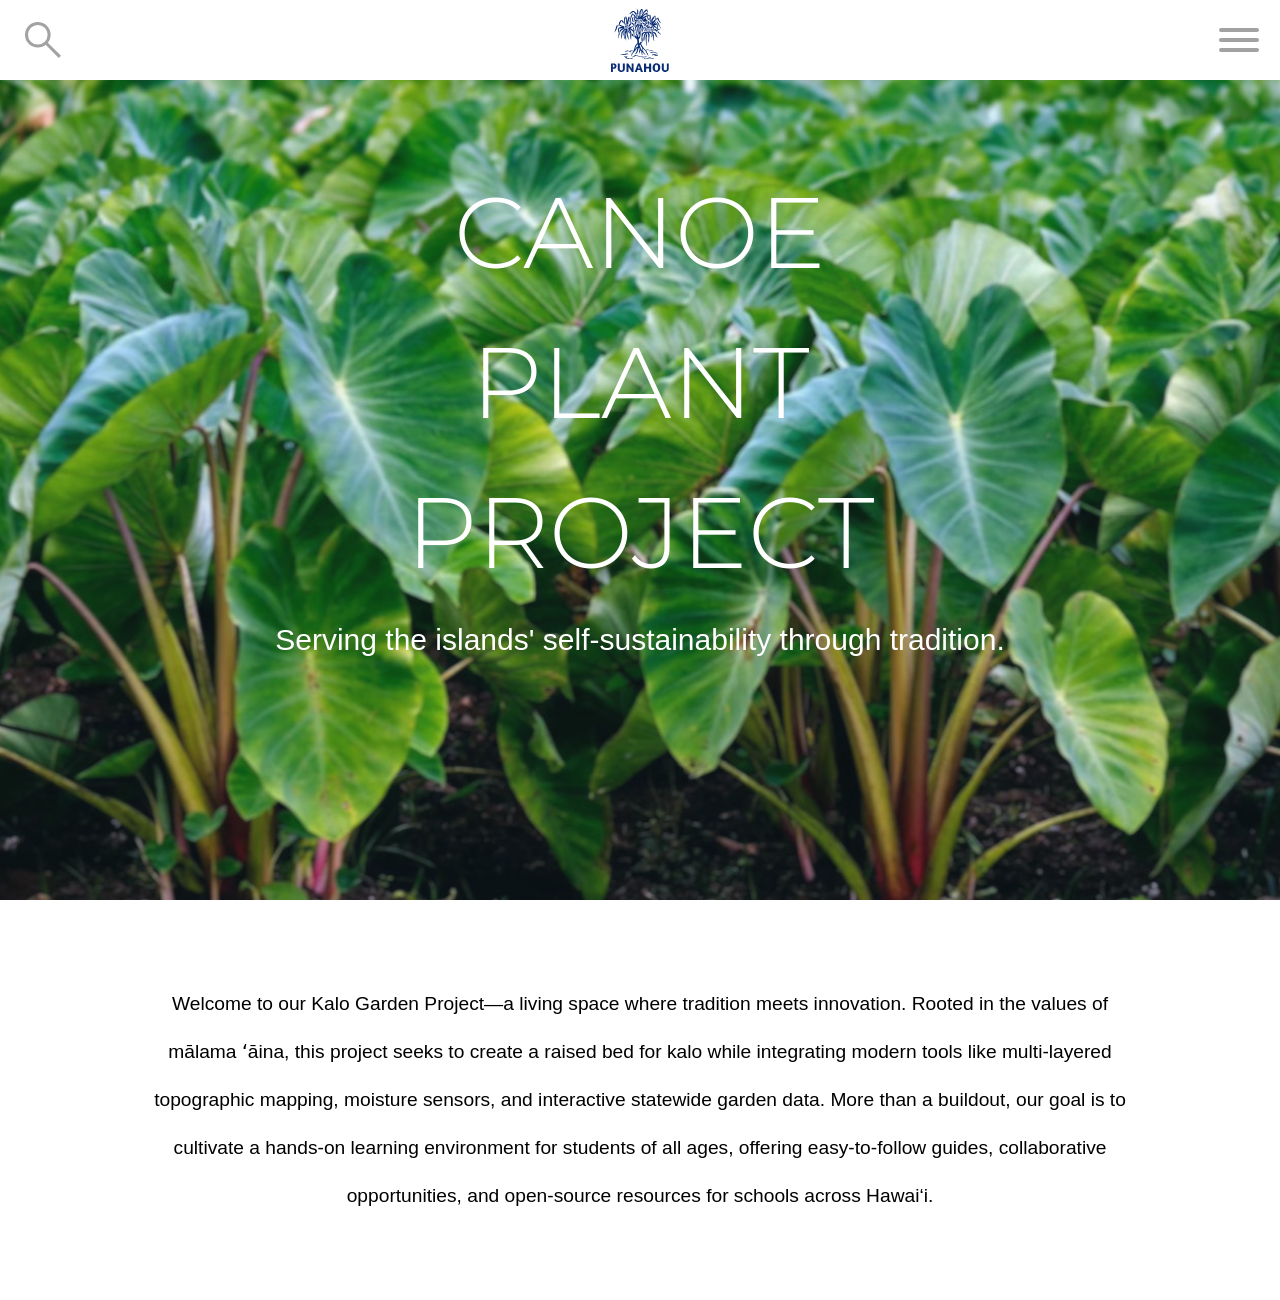
==== index.html @ 0c98cb22 "Merge branch 'website' of https://github.com/cmatsuoka26/canoe into website" ====
<!DOCTYPE html>
<html lang="en">
<head>
    <meta charset="UTF-8">
    <meta name="viewport" content="width=device-width, initial-scale=1.0">
    <title>Canoe Planter</title>
    <link rel="preconnect" href="https://fonts.googleapis.com">
    <link rel="preconnect" href="https://fonts.gstatic.com" crossorigin>
    <link href="https://fonts.googleapis.com/css2?family=Montserrat:ital,wght@0,100..900;1,100..900&display=swap" rel="stylesheet">
    <link rel="stylesheet" href="style.css">
</head>
<style>
    .contact-dropdown li a {
    font-size: 0.4em !important;
    }
</style>
<body>
    <div class="header">
        <div class="header-bg"></div>

        <!-- Off-screen menu -->
        <div class="off-screen-menu">
            <ul class="menu">
                <li class="dropdown">
                    <a href="#">Plants</a>
                    <ul class="dropdown-menu" id="plants-dropdown">
                        <li><a href="/plants/index.html">Explore</a></li>
                    </ul>
                </li>
                <li class="dropdown">
                    <a href="#">About</a>
                    <ul class="dropdown-menu">
                        <li><a href="../ourMission/index.html">Our Mission</a></li>
                        <li><a href="../teamMemebers/index.html">Team Memebers</a></li>
                        <li><a href="#">FAQs</a></li>
                    </ul>
                </li>
            </ul>
        </div>

        <!-- Off-screen search -->
        <div class="off-screen-search">
            <form id="search-form">
                <input type="text" id="search-input" placeholder="Search plants..." autocomplete="off">
            </form>
            <ul id="search-results"></ul>
        </div>

        <!-- Navigation -->
        <nav>
            <div class="nav-lest">
                <i class="search-icon highlight">
                    <svg xmlns="http://www.w3.org/2000/svg" height="48px" viewBox="0 -960 960 960" width="48px" fill="#a2a2a2"><path d="M796-121 533-384q-30 26-69.96 40.5Q423.08-329 378-329q-108.16 0-183.08-75Q120-479 120-585t75-181q75-75 181.5-75t181 75Q632-691 632-584.85 632-542 618-502q-14 40-42 75l264 262-44 44ZM377-389q81.25 0 138.13-57.5Q572-504 572-585t-56.87-138.5Q458.25-781 377-781q-82.08 0-139.54 57.5Q180-666 180-585t57.46 138.5Q294.92-389 377-389Z"/></svg>
                </i>
            </div>
            <a href="#" class="nav-logo no-select"><img src="/commonAssets/punLogo.svg" alt="Punahou Logo"></a>
            <div class="nav-right">
                <div class="ham-menu highlight">
                    <span></span>
                    <span></span>
                    <span></span>
                </div>
            </div>
        </nav>

        <!-- Center content -->
        <div class="center-content">
            <h1>CANOE PLANT PROJECT</h1>
            <p>Serving the islands' self-sustainability through tradition.</p>
        </div>
    </div>

    <p class="paragraph">
        Welcome to our Kalo Garden Project—a living space where tradition meets innovation. Rooted in the values of mālama ʻāina, this project seeks to create a raised bed for kalo while integrating modern tools like multi-layered topographic mapping, moisture sensors, and interactive statewide garden data. More than a buildout, our goal is to cultivate a hands-on learning environment for students of all ages, offering easy-to-follow guides, collaborative opportunities, and open-source resources for schools across Hawai‘i.
    </p>

    <script>
        const hamMenu = document.querySelector('.ham-menu');
        const offScreenMenu = document.querySelector('.off-screen-menu');
        const searchIcon = document.querySelector('.search-icon');
        const offScreenSearch = document.querySelector('.off-screen-search');

        // Hamburger menu toggle
        hamMenu.addEventListener('click', () => {
            hamMenu.classList.toggle('active');
            offScreenMenu.classList.toggle('active');
            offScreenSearch.classList.remove('active');
        });

        // Search toggle
        searchIcon.addEventListener('click', () => {
            searchIcon.classList.toggle('active');
            offScreenSearch.classList.toggle('active');
            hamMenu.classList.remove('active');
            offScreenMenu.classList.remove('active');
        });

        let dataset = [];

        // Load JSON data
        fetch('/commonAssets/plants.json')
            .then(response => response.json())
            .then(data => {
                dataset = data;
                populatePlantsDropdown();
            });

        function populatePlantsDropdown() {
            const container = document.getElementById('plants-dropdown');
            if (!container || !Array.isArray(dataset)) return;

            dataset.forEach(item => {
                if (!item || !item.name) return;

                const li = document.createElement('li');
                const a = document.createElement('a');
                a.textContent = item.name;
                a.href = item.url || '#';
                li.appendChild(a);
                container.appendChild(li);
            });
        }

        const searchInput = document.getElementById('search-input');
        const resultsList = document.getElementById('search-results');

        searchInput.addEventListener('input', () => {
            const query = searchInput.value.toLowerCase();
            resultsList.innerHTML = "";

            if (query.length > 0) {
                const filtered = dataset.filter(item =>
                    item.name.toLowerCase().includes(query)
                );

                filtered.forEach(item => {
                    const li = document.createElement('li');
                    const a = document.createElement('a');
                    a.href = item.url || '#';
                    a.textContent = item.name;
                    li.appendChild(a);
                    resultsList.appendChild(li);
                });
            }
        });

        // Dropdown toggle
        const dropdowns = document.querySelectorAll('.dropdown');
        dropdowns.forEach(dropdown => {
            const dropdownMenu = dropdown.querySelector('.dropdown-menu');

            dropdown.addEventListener('click', (e) => {
                if (e.target.closest('.dropdown-menu')) return;
                dropdown.classList.toggle('open');
                if (dropdownMenu) dropdownMenu.classList.toggle('open');
            });
        });

        // Stop propagation on submenu links
        const submenuLinks = document.querySelectorAll('.dropdown-menu a');
        submenuLinks.forEach(link => {
            link.addEventListener('click', e => e.stopPropagation());
        });

        // Header parallax scroll
        window.addEventListener('scroll', () => {
            const header = document.querySelector('.header');
            const bg = document.querySelector('.header-bg');
            const rect = header.getBoundingClientRect();
            const offset = rect.top * 0.3;
            requestAnimationFrame(() => {
                bg.style.transform = `translateY(${offset}px)`;
            });
        });
    </script>
</body>
</html>
---- style.css ----
*{
    margin: 0;
    padding: 0;
    box-sizing: border-box;
}

.header {
    font-family:'Gill Sans', 'Gill Sans MT', Calibri, 'Trebuchet MS', sans-serif;
    position: relative;      /* important */
    overflow: hidden;        /* prevent background from sticking out */
    height: 100vh;
}

.header-bg {
    position: absolute;
    top: 0;
    left: 0;
    width: 100%;
    height: 120vh;           /* taller for smooth movement */
    background-image: url(taro.jpg);
    background-size: cover;
    background-position: center;
    will-change: transform;  /* better performance */
    z-index: -1;             /* behind everything */
}

.no-select {
    -webkit-user-select: none; /* Safari */
    -ms-user-select: none; /* IE 10 and IE 11 */
    user-select: none; /* Standard syntax */
}

/* button highlights */
.highlight {
    display: inline-flex;
    justify-content: center;
    align-items: center;
    width: 54px;
    height: 54px;
    border-radius: 50%;
    transition: background-color 0.2s ease, transform 0.1s ease;
}

.highlight:hover{
    cursor: pointer;    
    background-color: rgba(0, 0, 0, 0.08);
    transition: background-color 0.2s ease;
}

.highlight:active{
    background-color: rgba(0, 0, 0, 0.15);
    transform: scale(0.95);
}

/* side menu styling */
.off-screen-menu {
    background-image: url(uluBG.jpg);
    background-size: cover;
    opacity: 0.5;
    height: 100vh;
    width: 100%;
    max-width: 1500px;
    position: fixed;
    top: 0;
    transform: translateX(100%);
    z-index: 100;
    display: flex;
    flex-direction: column;
    justify-content: flex-start;
    align-items: center;
    text-align: center;
    font-size: 3rem;
    transition: .6s ease;
    top: 80px; /* below navbar */
    height: calc(100vh - 80px);
    padding-top: 3rem;

    overflow-y: auto; /* allows vertical scroll */
    -webkit-overflow-scrolling: touch; /* smooth scrolling on mobile */
}
.off-screen-menu li {
    list-style: none;
}
.off-screen-menu a{
    text-decoration: none;
    color: white;
    line-height: 1.5;
}

.off-screen-menu.active {
    opacity: 1;
    transform: translateX(0%);
    background-image: url(uluBG.jpg);
}

/* search menu styling */
.off-screen-search {
    background-image: url(ohiaBG.jpg);
    background-size: cover;
    opacity: 0.5;
    height: 100vh;
    width: 100%;
    max-width: 1500px;
    position: fixed;
    top: 0;
    transform: translateX(-100%);
    z-index: 100;
    display: flex;
    flex-direction: column;
    justify-content: center;
    align-items: center;
    text-align: center;
    font-size: 3rem;
    transition: .6s ease;
}
.off-screen-search.active {
    opacity: 1;
    transform: translateX(0%);
}
form{
    color: white;
}

/* navbar styling */
nav {
    position: fixed;
    top: 0;
    left: 0;
    width: 100%;
    height: 80px;
    display: flex;
    align-items: center;
    justify-content: space-between;
    background-color: white;
    padding: 0 1rem;
    z-index: 999;
}

.nav-left,
.nav-right {
    flex: 1;
    display: flex;
    align-items: center;
}

.nav-logo {
    position: absolute;
    left: 50%;
    transform: translateX(-50%);
    display: flex;
    align-items: center;
    justify-self: center;
    height: 100%;
}
  
nav a img {
    height: 80%;
    width: auto;
}

/* ham-menu styling */
.ham-menu {
    height: 50px;
    width:50px;
    margin-left: auto;
    position: relative;
}
.ham-menu span {
    height: 4px;
    width: 80%;
    background-color: #a2a2a2;
    border-radius: 25px;
    position: absolute;
    top: 50%;
    left: 50%;
    transform: translate(-50%, -50%);
    transition: .6s ease;
}
.ham-menu span:nth-child(1) {
    top: 30%;
}
.ham-menu span:nth-child(3) {
    top: 70%;
}
.ham-menu.active span:nth-child(1) {
    top: 50%;
    transform: translate(-50%, -50%) rotate(45deg);
}
.ham-menu.active span:nth-child(2) {
    opacity: 0;
}
.ham-menu.active span:nth-child(3) {
    top: 50%;
    transform: translate(-50%, -50%) rotate(-45deg);
}


/* dropdown styling */
.menu {
    list-style: none;
    padding: 0;
    margin: 0;
}
  
.menu li {
    position: relative;
    padding: 1rem 2rem;
}
  
.dropdown > a {
    color: white;
    text-decoration: none;
    font-size: 2.5rem;
}
.dropdown > a::after {
    content: "▾";
    display: inline-block;
    vertical-align: middle;
    margin-left: 8px;
    font-size: 0.8em;
    transition: transform 0.3s ease;
}
.dropdown.open a::after {
    transform: rotate(180deg);
}

.dropdown-menu {
    max-height: 0;         
    overflow: hidden;          
    border-radius: 0.5rem;
    transition: max-height 0.6s ease;
}
  
.dropdown-menu.open {
    max-height: 500px;
}
  
.dropdown-menu li {
    padding: 0.5rem 1rem;
}
  
.dropdown-menu a {
    display: block;
    color: white;
    font-size: 2rem;
}

/* search bar styling */
#search-form {
    width: 80%;
    max-width: 500px;
    margin: 2rem auto 0;
    display: flex;
    justify-content: center;
}
#search-input {
    width: 100%;
    padding: 0.8rem 1rem;
    border: none;
    border-radius: 25px;
    font-size: 1.2rem;
    outline: none;
    background-color: rgba(255, 255, 255, 0.15);
    color: white;
    box-shadow: 0 2px 6px rgba(0, 0, 0, 0.25);
    backdrop-filter: blur(6px);
    transition: background-color 0.3s ease, box-shadow 0.3s ease;
}
#search-input::placeholder {
    color: rgba(255, 255, 255, 0.7);
}
#search-input:focus {
    background-color: rgba(255, 255, 255, 0.25);
    box-shadow: 0 4px 12px rgba(0, 0, 0, 0.35);
}

/* search results styling */
#search-results {
    list-style: none;
    margin: 0.5rem auto 0;
    padding: 0;
    width: 80%;
    max-width: 500px;
    background: rgba(175, 175, 175, 0.15);
    border-radius: 25px;
    box-shadow: 0 2px 6px rgba(0, 0, 0, 0.25);
    backdrop-filter: blur(6px);
    overflow: hidden; 
}

#search-results li {
    padding: 0.8rem 1rem;
    border-bottom: 1px solid rgba(255, 255, 255, 0.15);
    transition: 0.2s ease;
}

#search-results li:last-child {
    border-bottom: none; 
}

#search-results li a {
    color: white;
    text-decoration: none;
    font-size: 1.1rem; 
    display: block;
    width: 100%;
}

#search-results li:hover {
    background: rgba(255, 255, 255, 0.25);
}

/* text styling */
.center-content{
    min-height: 90vh;
    display: flex;
    flex-direction: column;
    align-items: center;
    text-align: center;
    margin: 0 auto;
    padding-top: 40vh;
    transform: translateY(-25%);
    color: white;
}
.center-content p{
    font-size: 30px;
}

h1{
    text-align: center;
    padding: 1rem;
    max-width: 50vw;
    line-height: 1.5;
    font-size: clamp(60px, 8vw, 100px);
    font-family: "Montserrat", sans-serif;
    font-optical-sizing: auto;
    font-weight: 300;
    font-style: normal;

}
.paragraph{
    display: block;      /* or remove display entirely (default = block) */
    margin: 0 auto;      /* centers the element horizontally */
    max-width: 800px;    /* gives it a clean readable width */
    color: black;
    text-align: center;
    align-items: center;
    padding: 5rem;
    line-height: 2.5;
    max-width: 90vw;
    font-size: larger;
    font-family:'Lucida Sans', 'Lucida Sans Regular', 'Lucida Grande', 'Lucida Sans Unicode', Geneva, Verdana, sans-serif;
}
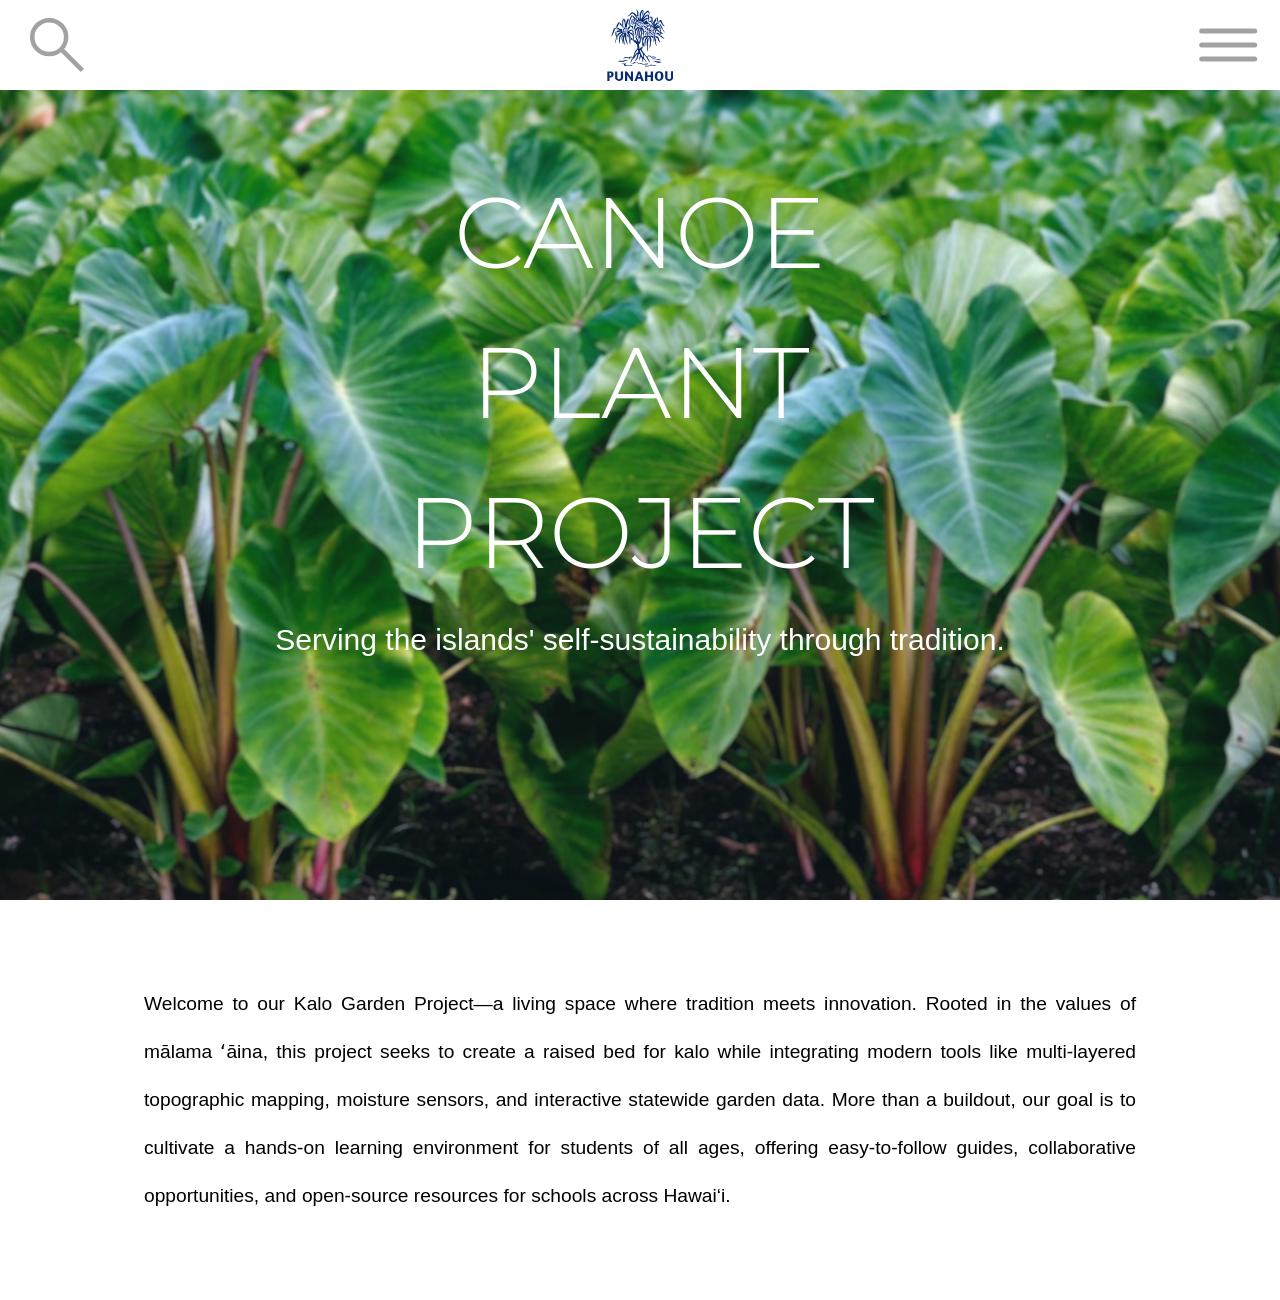
==== commit 1eb14510: "homepage zoom compatibility fix" ====
--- a/index.html
+++ b/index.html
@@ -24,19 +24,19 @@
                 <li class="dropdown">
                     <a href="#">Plants</a>
                     <ul class="dropdown-menu" id="plants-dropdown">
-                        <li><a href="/plants/index.html">Explore</a></li>
+                        <li><a href="plants/index.html">Explore</a></li>
                     </ul>
                 </li>
                 <li class="dropdown">
                     <a href="#">About</a>
                     <ul class="dropdown-menu">
-                        <li><a href="../ourMission/index.html">Our Mission</a></li>
-                        <li><a href="../teamMemebers/index.html">Team Memebers</a></li>
+                        <li><a href="ourMission/index.html">Our Mission</a></li>
+                        <li><a href="teamMembers/index.html">Team Members</a></li>
                         <li><a href="#">FAQs</a></li>
                     </ul>
                 </li>
             </ul>
-        </div>
+        </div> 
 
         <!-- Off-screen search -->
         <div class="off-screen-search">
@@ -50,10 +50,10 @@
         <nav>
             <div class="nav-lest">
                 <i class="search-icon highlight">
-                    <svg xmlns="http://www.w3.org/2000/svg" height="48px" viewBox="0 -960 960 960" width="48px" fill="#a2a2a2"><path d="M796-121 533-384q-30 26-69.96 40.5Q423.08-329 378-329q-108.16 0-183.08-75Q120-479 120-585t75-181q75-75 181.5-75t181 75Q632-691 632-584.85 632-542 618-502q-14 40-42 75l264 262-44 44ZM377-389q81.25 0 138.13-57.5Q572-504 572-585t-56.87-138.5Q458.25-781 377-781q-82.08 0-139.54 57.5Q180-666 180-585t57.46 138.5Q294.92-389 377-389Z"/></svg>
+                    <svg xmlns="http://www.w3.org/2000/svg" height="8vh" viewBox="0 -960 960 960" width="8vh" fill="#a2a2a2"><path d="M796-121 533-384q-30 26-69.96 40.5Q423.08-329 378-329q-108.16 0-183.08-75Q120-479 120-585t75-181q75-75 181.5-75t181 75Q632-691 632-584.85 632-542 618-502q-14 40-42 75l264 262-44 44ZM377-389q81.25 0 138.13-57.5Q572-504 572-585t-56.87-138.5Q458.25-781 377-781q-82.08 0-139.54 57.5Q180-666 180-585t57.46 138.5Q294.92-389 377-389Z"/></svg>
                 </i>
             </div>
-            <a href="#" class="nav-logo no-select"><img src="/commonAssets/punLogo.svg" alt="Punahou Logo"></a>
+            <a href="#" class="nav-logo no-select"><img src="commonAssets/punLogo.svg" alt="Punahou Logo"></a>
             <div class="nav-right">
                 <div class="ham-menu highlight">
                     <span></span>
@@ -98,7 +98,7 @@
         let dataset = [];
 
         // Load JSON data
-        fetch('/commonAssets/plants.json')
+        fetch('commonAssets/plants.json')
             .then(response => response.json())
             .then(data => {
                 dataset = data;
--- a/style.css
+++ b/style.css
@@ -35,8 +35,8 @@
     display: inline-flex;
     justify-content: center;
     align-items: center;
-    width: 54px;
-    height: 54px;
+    width: 9vh;
+    height: 9vh;
     border-radius: 50%;
     transition: background-color 0.2s ease, transform 0.1s ease;
 }
@@ -58,8 +58,7 @@
     background-size: cover;
     opacity: 0.5;
     height: 100vh;
-    width: 100%;
-    max-width: 1500px;
+    width: 100vw;
     position: fixed;
     top: 0;
     transform: translateX(100%);
@@ -71,9 +70,7 @@
     text-align: center;
     font-size: 3rem;
     transition: .6s ease;
-    top: 80px; /* below navbar */
-    height: calc(100vh - 80px);
-    padding-top: 3rem;
+    padding-top: 15vh;
 
     overflow-y: auto; /* allows vertical scroll */
     -webkit-overflow-scrolling: touch; /* smooth scrolling on mobile */
@@ -127,7 +124,7 @@
     top: 0;
     left: 0;
     width: 100%;
-    height: 80px;
+    height: 10vh;
     display: flex;
     align-items: center;
     justify-content: space-between;
@@ -160,13 +157,13 @@
 
 /* ham-menu styling */
 .ham-menu {
-    height: 50px;
-    width:50px;
+    height: 8vh;
+    width: 8vh;
     margin-left: auto;
     position: relative;
 }
 .ham-menu span {
-    height: 4px;
+    height: 7%;
     width: 80%;
     background-color: #a2a2a2;
     border-radius: 25px;
@@ -343,7 +340,7 @@
     margin: 0 auto;      /* centers the element horizontally */
     max-width: 800px;    /* gives it a clean readable width */
     color: black;
-    text-align: center;
+    text-align: justify;
     align-items: center;
     padding: 5rem;
     line-height: 2.5;
@@ -351,5 +348,19 @@
     font-size: larger;
     font-family:'Lucida Sans', 'Lucida Sans Regular', 'Lucida Grande', 'Lucida Sans Unicode', Geneva, Verdana, sans-serif;
 }
-
-
+@media (max-width: 600px) {
+    h1 {
+        max-width: 80vw; /* instead of 50vw */
+        font-size: clamp(40px, 15vw, 60px); 
+
+    }
+    .center-content {
+        padding-top: 20vh; /* reduced for small screens */
+        transform: none;   /* removes drifting effect */
+    }
+    .paragraph {
+        padding: 2rem;   /* smaller padding */
+        max-width: 95vw;
+    }
+}
+
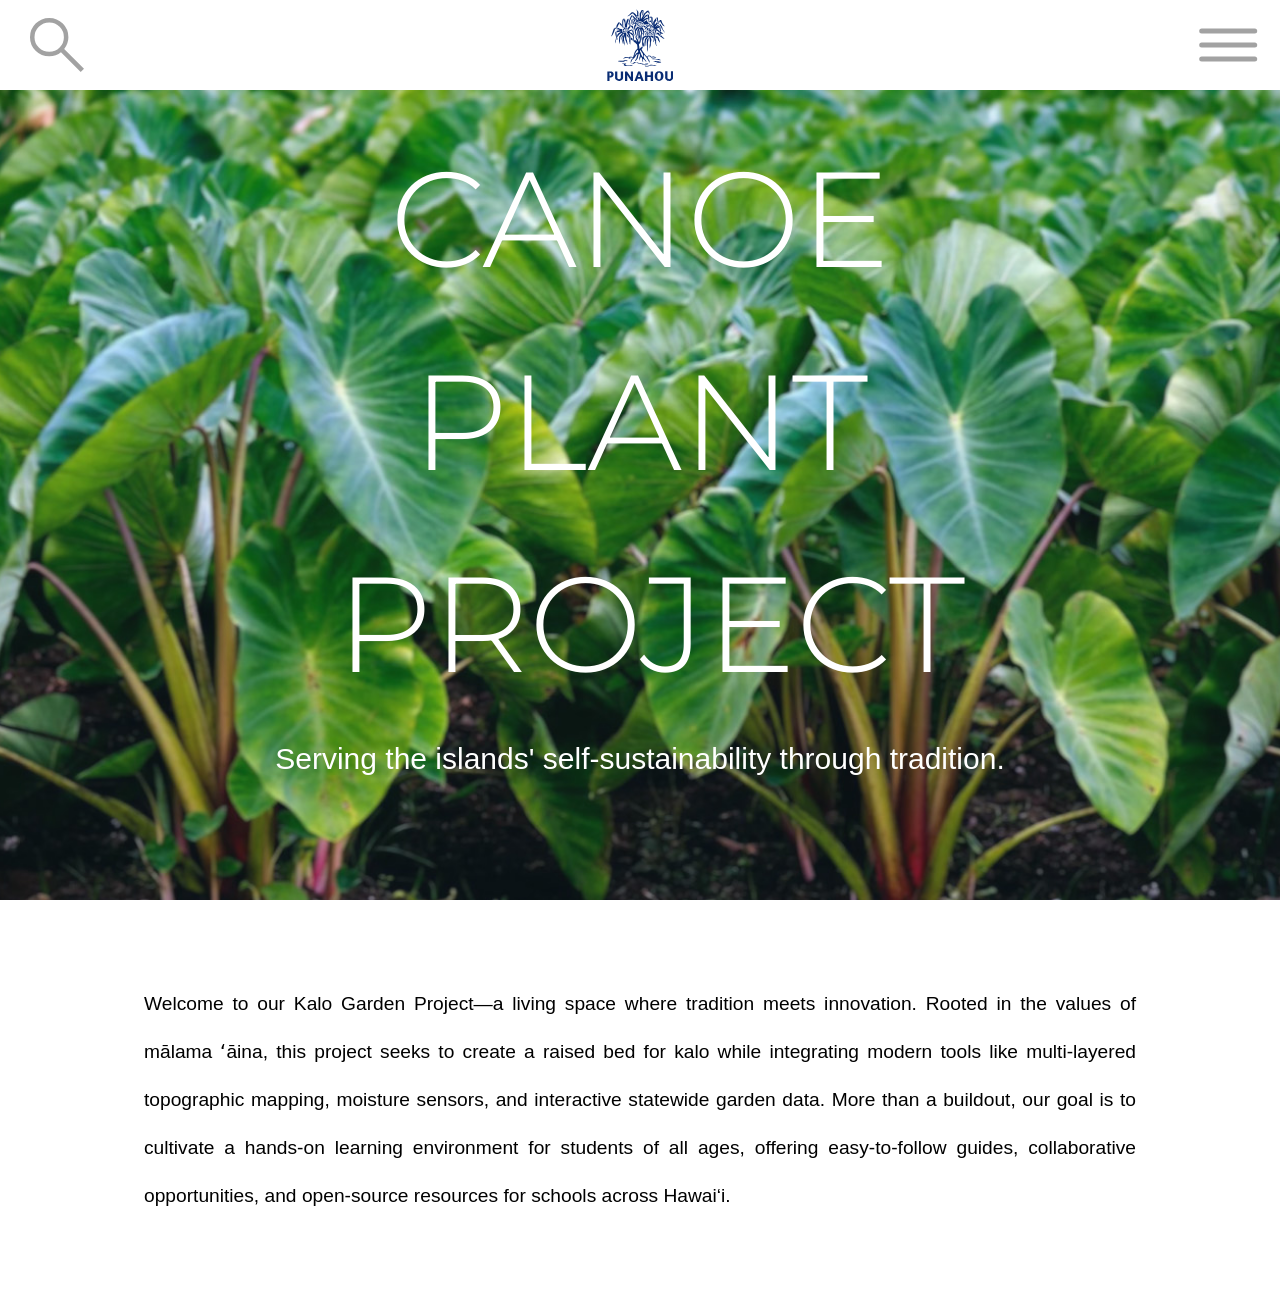
==== commit 60435e60: "faqs removed from menu" ====
--- a/index.html
+++ b/index.html
@@ -32,7 +32,7 @@
                     <ul class="dropdown-menu">
                         <li><a href="ourMission/index.html">Our Mission</a></li>
                         <li><a href="teamMembers/index.html">Team Members</a></li>
-                        <li><a href="#">FAQs</a></li>
+                        
                     </ul>
                 </li>
             </ul>
--- a/style.css
+++ b/style.css
@@ -97,7 +97,6 @@
     opacity: 0.5;
     height: 100vh;
     width: 100%;
-    max-width: 1500px;
     position: fixed;
     top: 0;
     transform: translateX(-100%);
@@ -309,7 +308,6 @@
 
 /* text styling */
 .center-content{
-    min-height: 90vh;
     display: flex;
     flex-direction: column;
     align-items: center;
@@ -325,15 +323,14 @@
 
 h1{
     text-align: center;
+    font-size: clamp(3rem, 8vw, 7rem);
     padding: 1rem;
     max-width: 50vw;
     line-height: 1.5;
-    font-size: clamp(60px, 8vw, 100px);
+    font-size: 15dvh;
     font-family: "Montserrat", sans-serif;
-    font-optical-sizing: auto;
     font-weight: 300;
     font-style: normal;
-
 }
 .paragraph{
     display: block;      /* or remove display entirely (default = block) */
